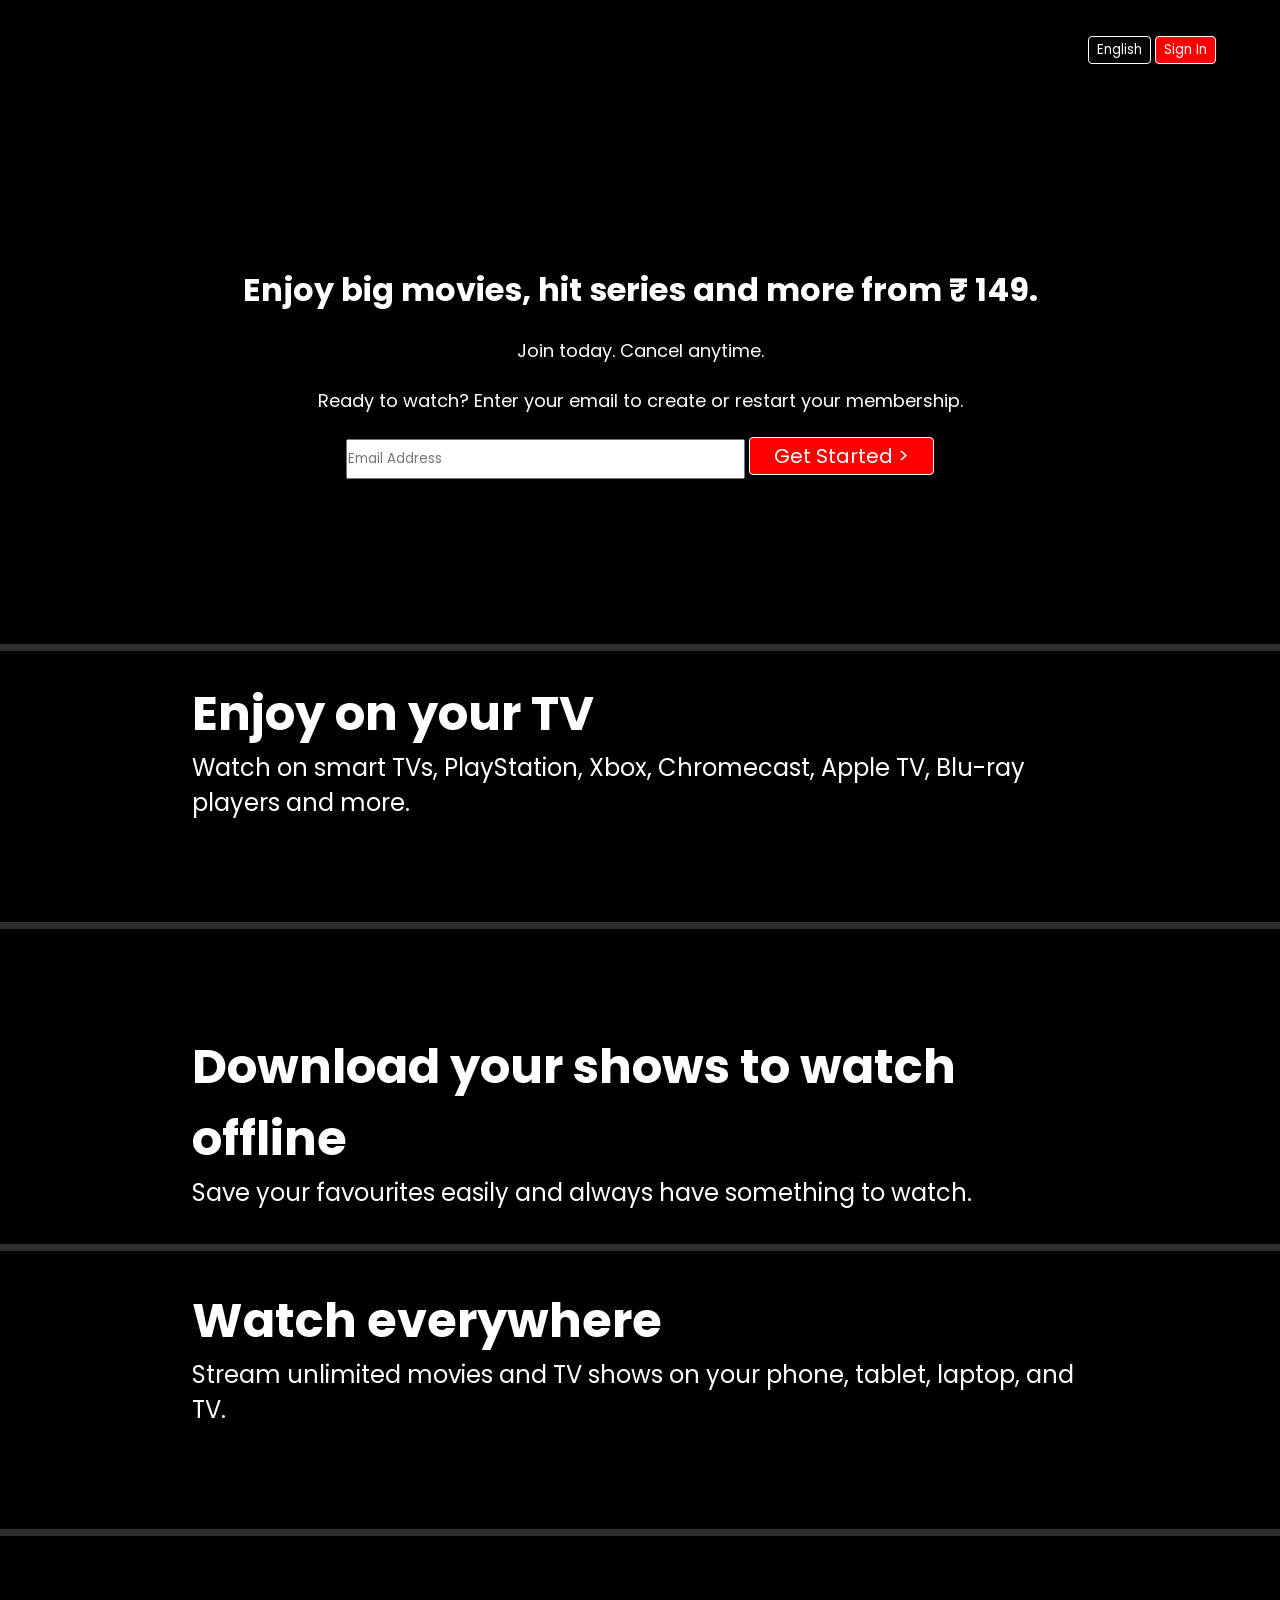
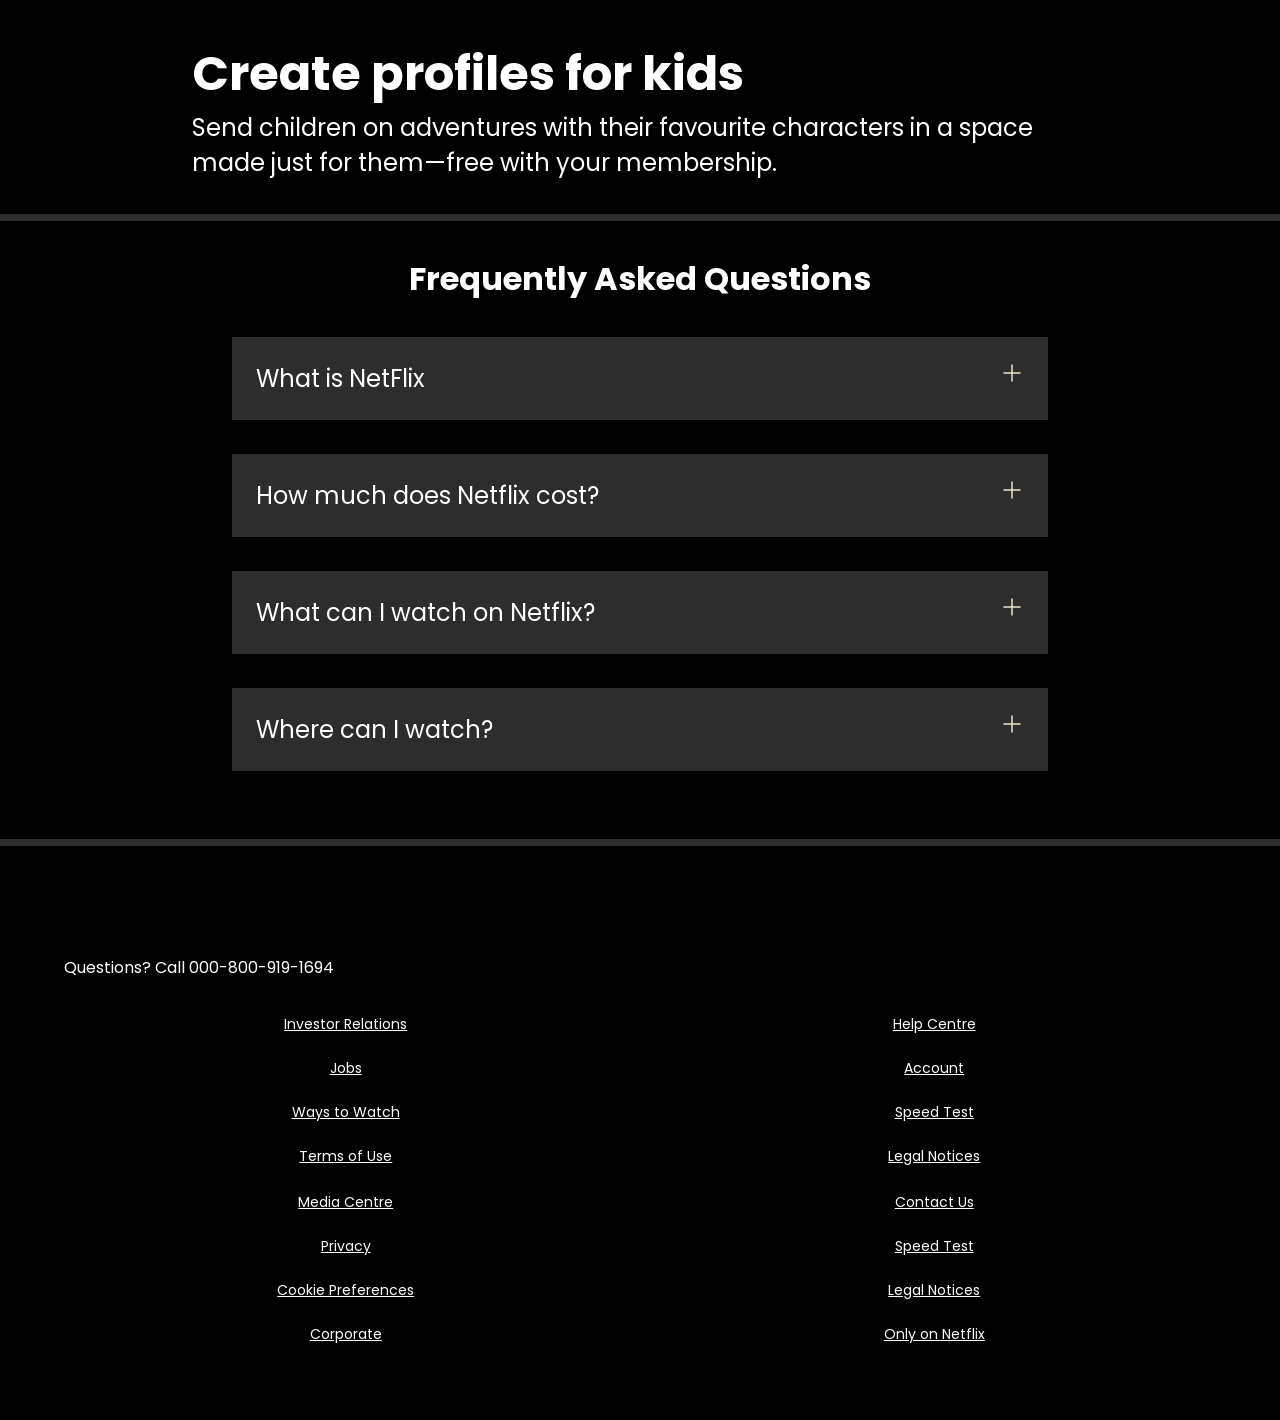
==== index.html @ 112bafd2 "Rename netflix.html to index.html" ====
<!DOCTYPE html>
<html lang="en">

<head>
    <meta charset="UTF-8">
    <meta name="viewport" content="width=device-width, initial-scale=1.0">
    <title>Netflix India – Watch TV Shows Online, Watch Movies Online</title>
    <link rel="stylesheet" href="netflix.css">
</head>

<body>

    <div class="flex">
        <nav>
            <span><img width="53" src="images/logo.svg" alt=""></span>
            <div>
                <button class="btn">English</button>
                <button class="btn btn-red-sm">Sign In</button>
            </div>
        </nav>
        <div class="box">
        </div>
        <div class="text">
            <span>Enjoy big movies, hit series and more from ₹ 149.</span>
            <span>Join today. Cancel anytime.</span>
            <span>Ready to watch? Enter your email to create or restart your membership.</span>
            <div class="hero-buttons">
                <input class="Email" type="text" placeholder="Email Address">
                <button class="btn btn-red">Get Started &gt;</button>
            </div>
        </div>

        <div class="separation"></div>

    </div>

    <section class="first">
        <div>
            <span>Enjoy on your TV</span>
            <span>Watch on smart TVs, PlayStation, Xbox, Chromecast, Apple TV, Blu-ray players and more.</span>
        </div>

        <div class="secImg">
            <img src="https://assets.nflxext.com/ffe/siteui/acquisition/ourStory/fuji/desktop/tv.png" alt="">
            <video src="https://assets.nflxext.com/ffe/siteui/acquisition/ourStory/fuji/desktop/video-tv-in-0819.m4v"
                autoplay loop muted></video>
        </div>
    </section>
    <div class="separation"></div>

    <section class="first second">

        <div class="secImg">
            <img src="https://assets.nflxext.com/ffe/siteui/acquisition/ourStory/fuji/desktop/mobile-0819.jpg" alt="">

        </div>
        <div>
            <span>Download your shows to watch offline</span>
            <span>Save your favourites easily and always have something to watch.</span>
        </div>
    </section>

    <div class="separation"></div>
    <section class="first third">
        <div>
            <span>Watch everywhere</span>
            <span>Stream unlimited movies and TV shows on your phone, tablet, laptop, and TV.</span>
        </div>

        <div class="secImg">
            <img src="https://assets.nflxext.com/ffe/siteui/acquisition/ourStory/fuji/desktop/tv.png" alt="">
            <video src="https://assets.nflxext.com/ffe/siteui/acquisition/ourStory/fuji/desktop/video-devices-in.m4v"
                autoplay loop muted></video>
        </div>
    </section>
    <div class="separation"></div>


    <section class="first second">

        <div class="secImg">
            <img src="https://occ-0-2849-3646.1.nflxso.net/dnm/api/v6/19OhWN2dO19C9txTON9tvTFtefw/AAAABVr8nYuAg0xDpXDv0VI9HUoH7r2aGp4TKRCsKNQrMwxzTtr-NlwOHeS8bCI2oeZddmu3nMYr3j9MjYhHyjBASb1FaOGYZNYvPBCL.png?r=54d"
                alt="">

        </div>
        <div>
            <span>Create profiles for kids</span>
            <span>Send children on adventures with their favourite characters in a space made just for them—free with
                your membership.</span>
        </div>
    </section>

    <div class="separation"></div>

    <section class="faq">
        <h2>Frequently Asked Questions</h2>
        <div class="faqbox">
            <span>What is NetFlix</span>
            <svg width="24" height="24" viewBox="0 0 24 24" fill="white" xmlns="http://www.w3.org/2000/svg">
                <path d="M12 4V20" stroke="#141B34" stroke-width="1.5" stroke-linecap="round" stroke-linejoin="round" />
                <path d="M4 12H20" stroke="#141B34" stroke-width="1.5" stroke-linecap="round" stroke-linejoin="round" />
            </svg>

        </div>
        <div class="faqbox">
            <span>How much does Netflix cost?</span>
            <svg width="24" height="24" viewBox="0 0 24 24" fill="white" xmlns="http://www.w3.org/2000/svg">
                <path d="M12 4V20" stroke="#141B34" stroke-width="1.5" stroke-linecap="round" stroke-linejoin="round" />
                <path d="M4 12H20" stroke="#141B34" stroke-width="1.5" stroke-linecap="round" stroke-linejoin="round" />
            </svg>

        </div>
        <div class="faqbox">
            <span>What can I watch on Netflix?</span>
            <svg width="24" height="24" viewBox="0 0 24 24" fill="white" xmlns="http://www.w3.org/2000/svg">
                <path d="M12 4V20" stroke="#141B34" stroke-width="1.5" stroke-linecap="round" stroke-linejoin="round" />
                <path d="M4 12H20" stroke="#141B34" stroke-width="1.5" stroke-linecap="round" stroke-linejoin="round" />
            </svg>

        </div>
        <div class="faqbox">
            <span>Where can I watch?</span>
            <svg width="24" height="24" viewBox="0 0 24 24" fill="white" xmlns="http://www.w3.org/2000/svg">
                <path d="M12 4V20" stroke="#141B34" stroke-width="1.5" stroke-linecap="round" stroke-linejoin="round" />
                <path d="M4 12H20" stroke="#141B34" stroke-width="1.5" stroke-linecap="round" stroke-linejoin="round" />
            </svg>

        </div>
    </section>
    <div class="separation"></div>

    <footer>
        <div class="questions">
            Questions? Call 000-800-919-1694
        </div>
        <div class="footer">
            <div class="footer-item"> 
                <a href="faq">Investor Relations</a>
                <a href="faq">Jobs</a>
                <a href="faq">Ways to Watch</a>
                <a href="faq">Terms of Use</a>
            </div>

            <div class="footer-item"> 
                <a href="faq">Help Centre</a>
                <a href="faq">Account</a>
                <a href="faq">Speed Test</a>
                <a href="faq">Legal Notices</a>
            </div>
            <div class="footer-item">
                <a href="faq">Media Centre</a>
                <a href="faq">Privacy</a>
                <a href="faq">Cookie Preferences</a> 
                <a href="faq">Corporate</a>
            </div>

            <div class="footer-item">
                <a href="faq">Contact Us</a>
                <a href="faq">Speed Test</a> 
                <a href="faq">Legal Notices</a> 
                <a href="faq">Only on Netflix</a>
            </div>
        </div>
    </footer>
</body>

</html>
---- netflix.css ----
@import url('https://fonts.googleapis.com/css2?family=Martel+Sans:wght@600&family=Poppins:wght@300;400;700&display=swap');

* {
    padding: 0;
    margin: 0;
    font-family: 'Poppins', sans-serif;
}

body {
    background-color: black;
}

.flex {
    background-image: url("images/bg.jpg");
    background-position: center center;
    background-size: max(1200px, 100vw);
    background-repeat: no-repeat;
    height: 644px;
    position: relative;
}

.flex .box {
    height: 644px;
    width: 100%;
    opacity: 0.69;
    position: absolute;
    top: 0;
    background-color: black;
}

.Email {
    height: 36px;
    width: 395px;
}

nav {
    max-width: 60vw;
    justify-content: space-between;
    margin: auto;
    display: flex;
    align-items: center;
    height: 100px;
}

nav img {
    color: red;
    width: 130px;
    position: relative;
    z-index: 10;
}

nav button {
    position: relative;
    z-index: 10;
}

.text {
    font-family: 'Martel Sans', sans-serif;
    height: calc(100% - 100px);
    display: flex;
    align-items: center;
    justify-content: center;
    flex-direction: column;
    color: white;
    position: relative;
    gap: 23px;
    padding: 0 30px;
}

.text> :nth-child(1) {
    font-family: 'Poppins', sans-serif;
    font-weight: bolder;
    font-size: 48px;
    text-align: center;
}

.text> :nth-child(2) {
    font-weight: 400;
    font-size: 24px;
    text-align: center;
}

.text> :nth-child(3) {
    font-weight: 400;
    font-size: 20px;
    text-align: center;
}

.separation {
    height: 7px;
    background-color: rgb(46, 44, 44);
    position: relative;
    z-index: 20;
}

.btn {
    padding: 3px 8px;
    font-weight: 400;
    color: white;
    background-color: rgba(248, 243, 243, 0.021);
    border-radius: 4px;
    border: 1px solid white;
    cursor: pointer;

}

.btn-red {
    background-color: red;
    color: white;
    padding: 3px 24px;
    font-size: 20px;
    border-radius: 4px;
    font-weight: 400;
}

.btn-red-sm {
    background-color: red;
    color: white;
}

.text-buttons {
    display: flex;
    align-items: center;
    justify-content: center;
    gap: 16px;
}

.main input {
    padding: 7px 101px 8px 14px;
    color: white;
    font-size: 12px;
    border-radius: 4px;
    background-color: rgba(23, 23, 23, 0.7);
    border: 1px solid rgba(246, 238, 238, 0.5);
}

.first {
    display: flex;
    justify-content: center;
    max-width: 70vw;
    margin: auto;
    color: white;
    justify-content: center;
    align-items: center;
}



.secImg {
    position: relative;
}

.secImg img {
    width: 555px;
    position: relative;
    z-index: 10;
}

.secImg video {
    position: absolute;
    top: 114px;
    right: 0;
    width: 488px;
}

section.first>div {
    display: flex;
    flex-direction: column;
    padding: 34px 0;
}

section.first>div :nth-child(1) {
    font-size: 48px;
    font-weight: bolder;
}


section.first>div :nth-child(2) {
    font-size: 24px;

}


.faq h2 {
    text-align: center;
    font-size: 48px;
}

.faq {
    background: black;
    color: white;
    padding: 34px;
}

.faqbox:hover {
    background-color: #414141;
    color: white;
}

.faqbox svg {
    filter: invert(1);
}

.faqbox {
    transition: all 1s ease-out;
    font-size: 24px;
    display: flex;
    justify-content: space-between;
    background-color: #2d2d2d;
    padding: 24px;
    max-width: 60vw;
    margin: 34px auto;
    cursor: pointer;
}

footer {
    color: white;
    max-width: 60vw;
    margin: auto;
    padding: 60px;
}

footer .questions {
    padding: 34px 0;
}


.footer {
    display: grid;
    grid-template-columns: 1fr 1fr 1fr 1fr;
    color: white;
}



@media screen and (max-width: 1300px) {

    nav {
        max-width: 90vw;
    }

    .first {
        flex-wrap: wrap;
    }

    .secImg img {
        width: 305px;
    }

    .secImg video {
        width: 221px;
        top: 83px;
        right: 44px;
    }

    .text> :nth-child(1) {
        font-size: 32px;
    }

    .text> :nth-child(2) {
        font-size: 18px;
    }

    .text> :nth-child(3) {
        font-size: 18px;
    }

    .text-buttons {
        display: flex;
        flex-direction: column;
        align-items: center;
        justify-content: center;
        gap: 16px;
    }

    .faq h2 {
        text-align: center;
        font-size: 32px;
    }

    footer {
        max-width: 90vw;
        padding: 75px 0;
    }

    .footer-item {
        align-items: center;
    }


}



@media screen and (max-width: 1300px) {

    .footer {
        display: grid;
        grid-template-columns: 1fr 1fr;
        gap: 25px;
    }
}


.footer a {
    font-size: 14px;
    color: white;
}

.footer-item {
    display: flex;
    flex-direction: column;
    gap: 23px;
}
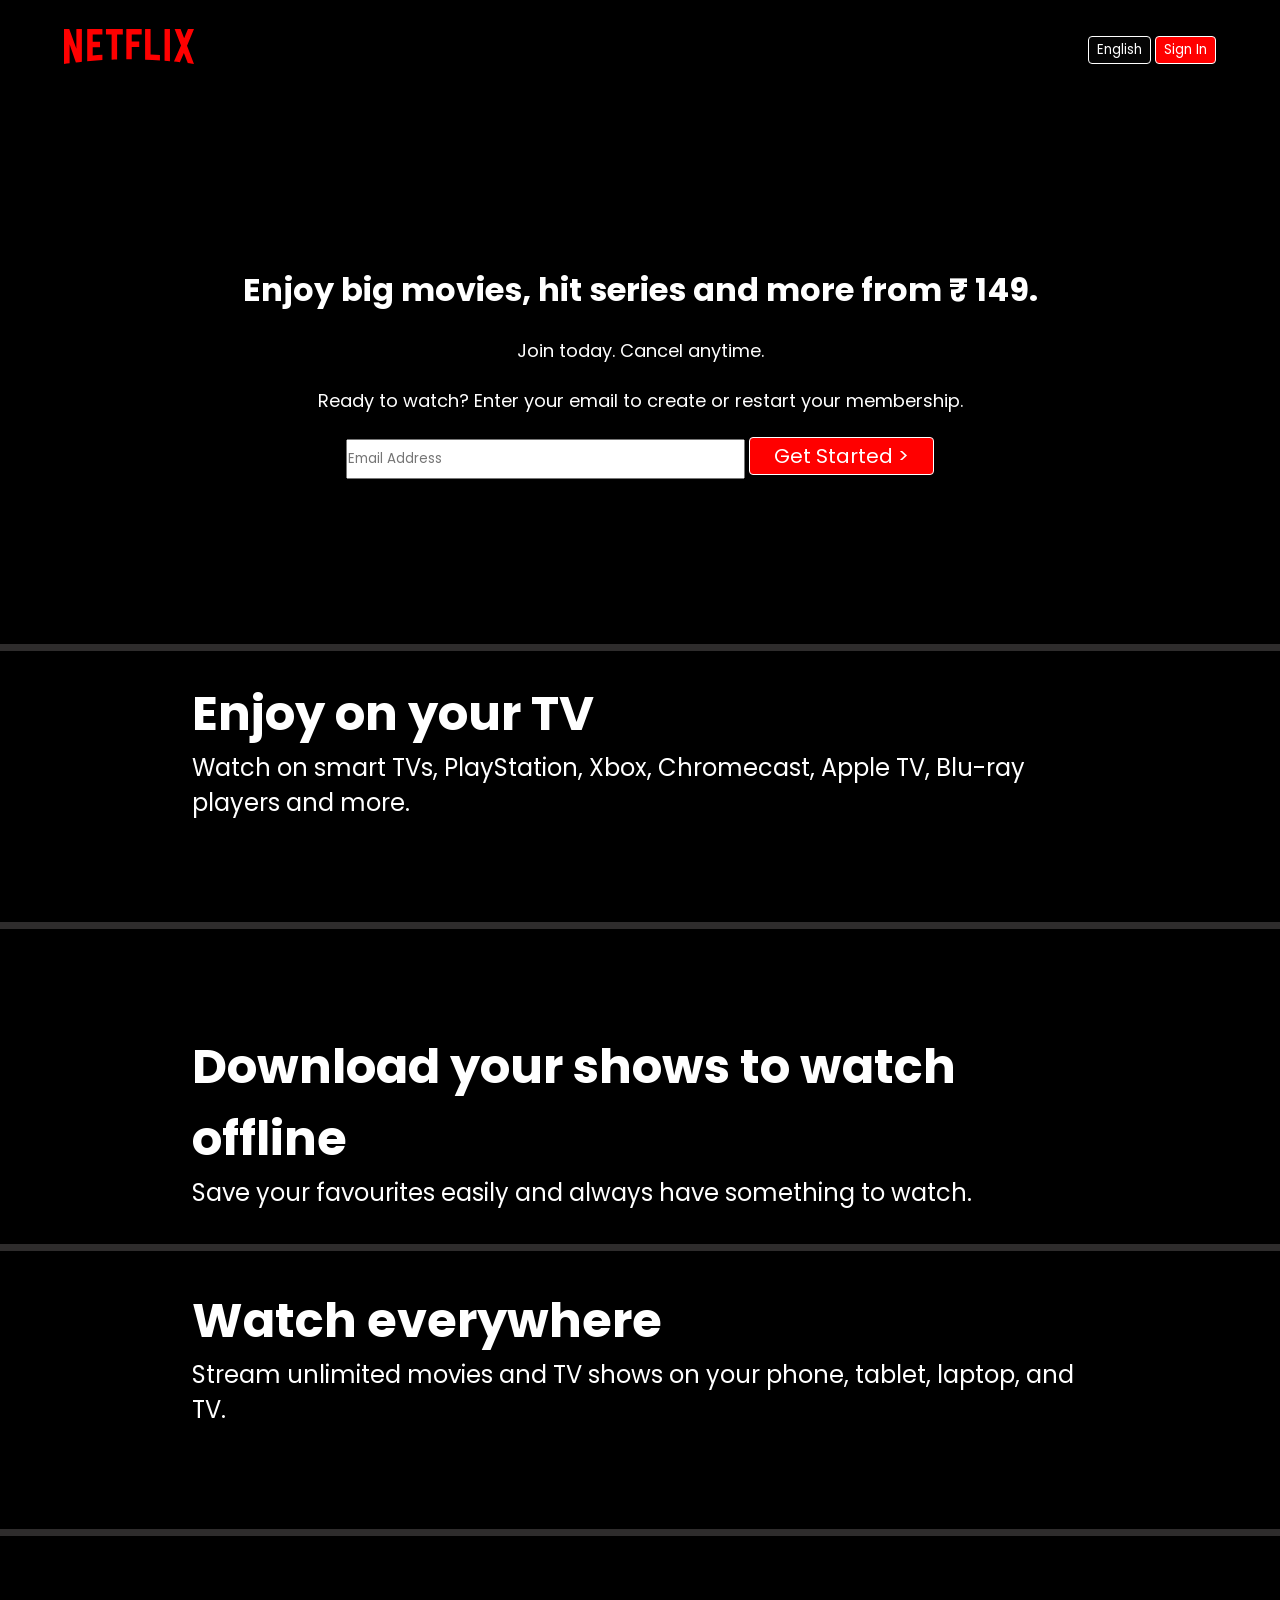
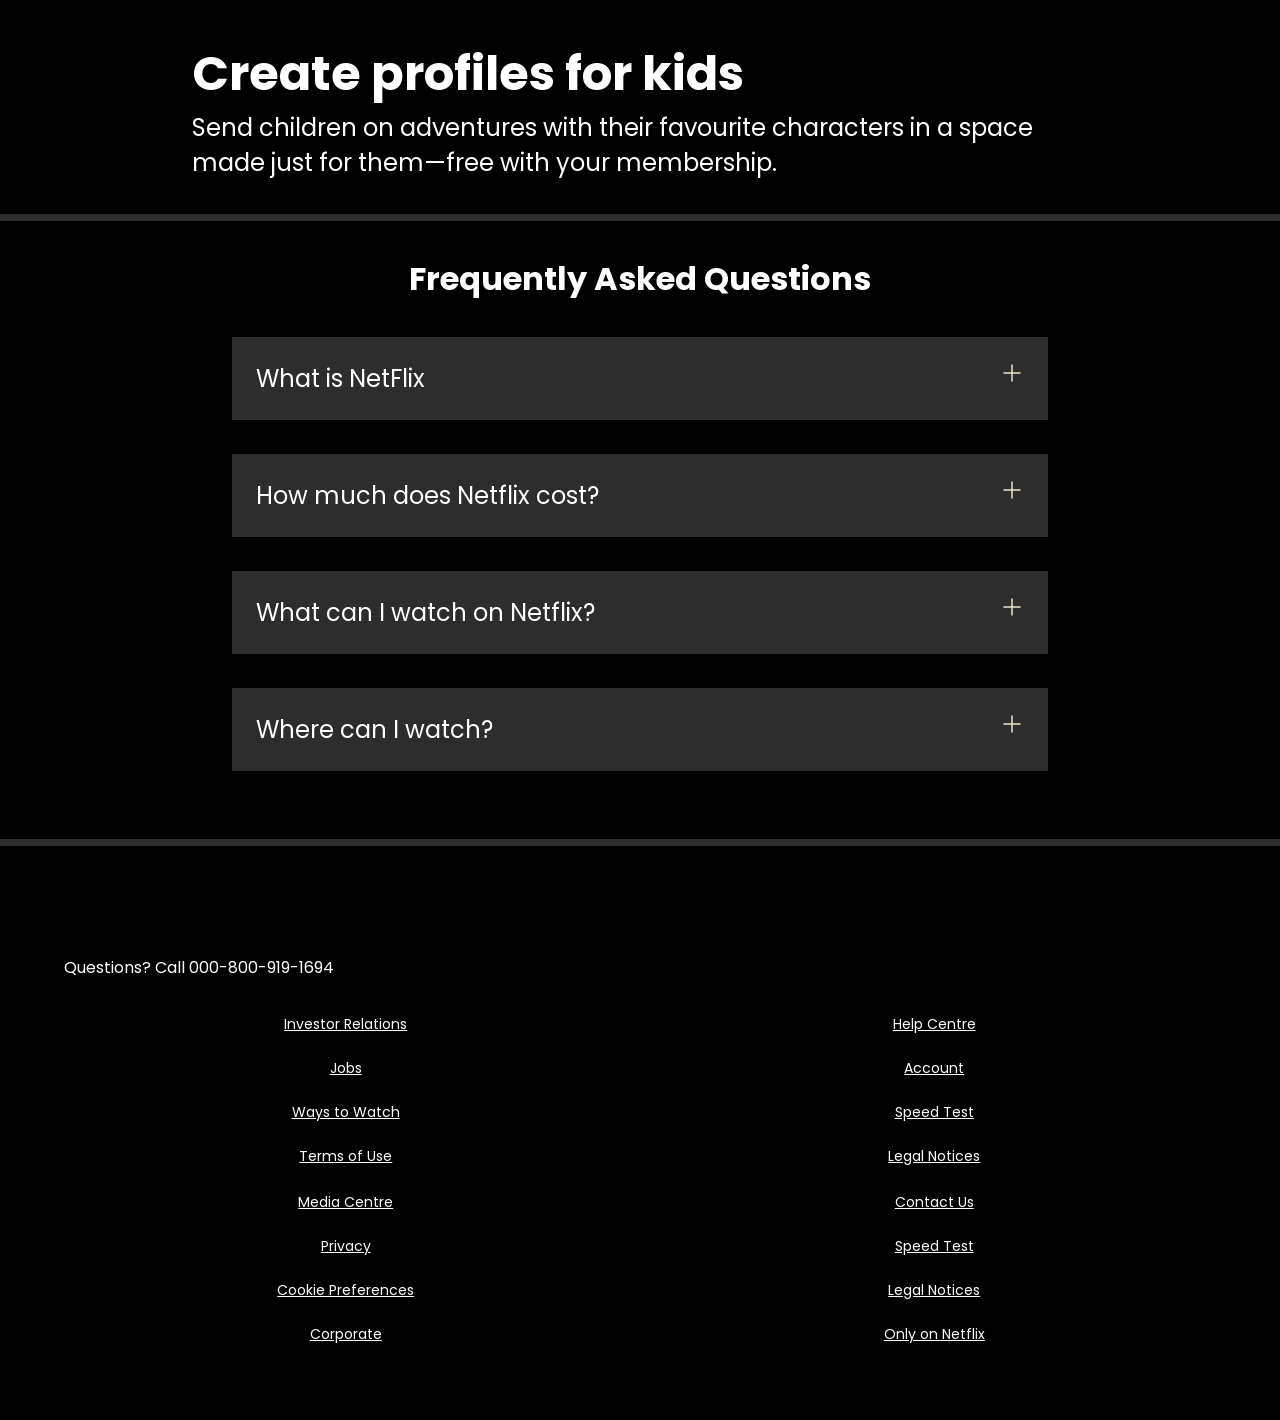
==== commit ffb4a0ec: "Update index.html" ====
--- a/index.html
+++ b/index.html
@@ -12,7 +12,7 @@
 
     <div class="flex">
         <nav>
-            <span><img width="53" src="images/logo.svg" alt=""></span>
+            <span><img width="53" src="logo.svg" alt=""></span>
             <div>
                 <button class="btn">English</button>
                 <button class="btn btn-red-sm">Sign In</button>
